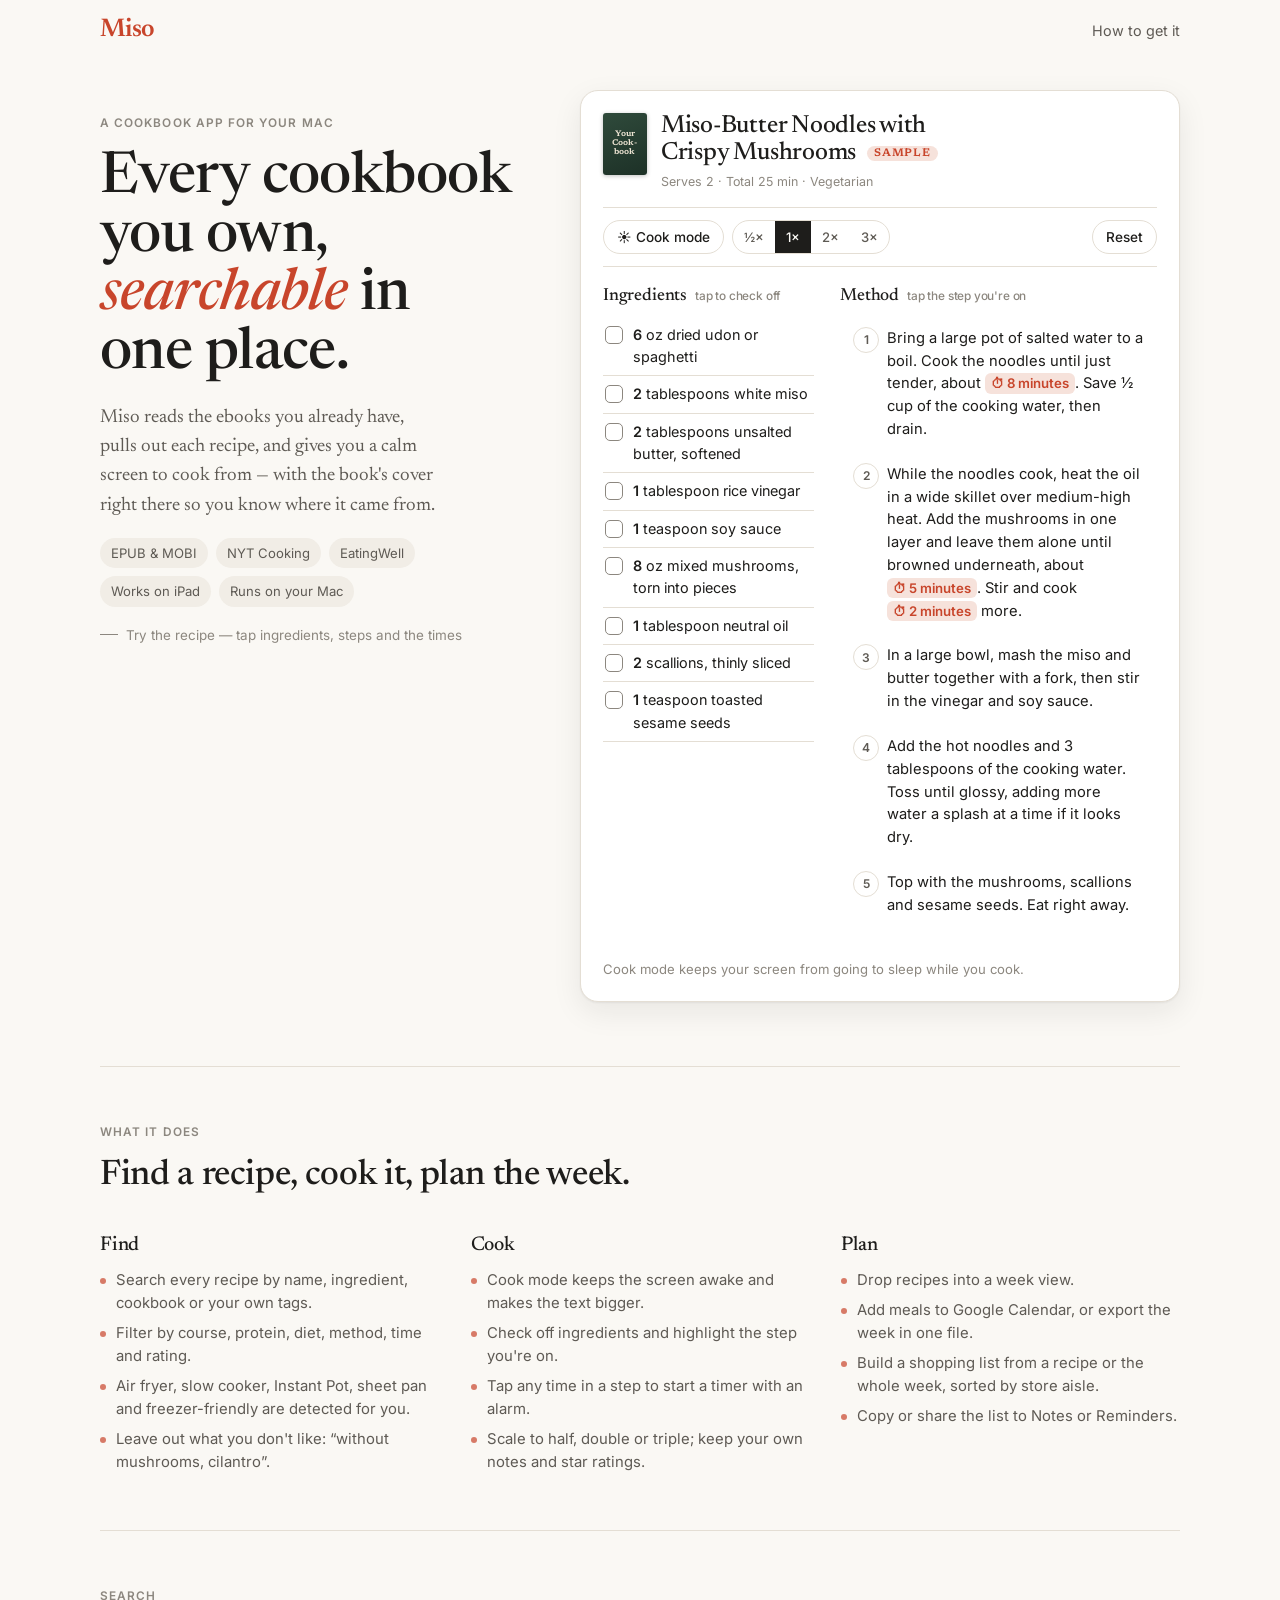
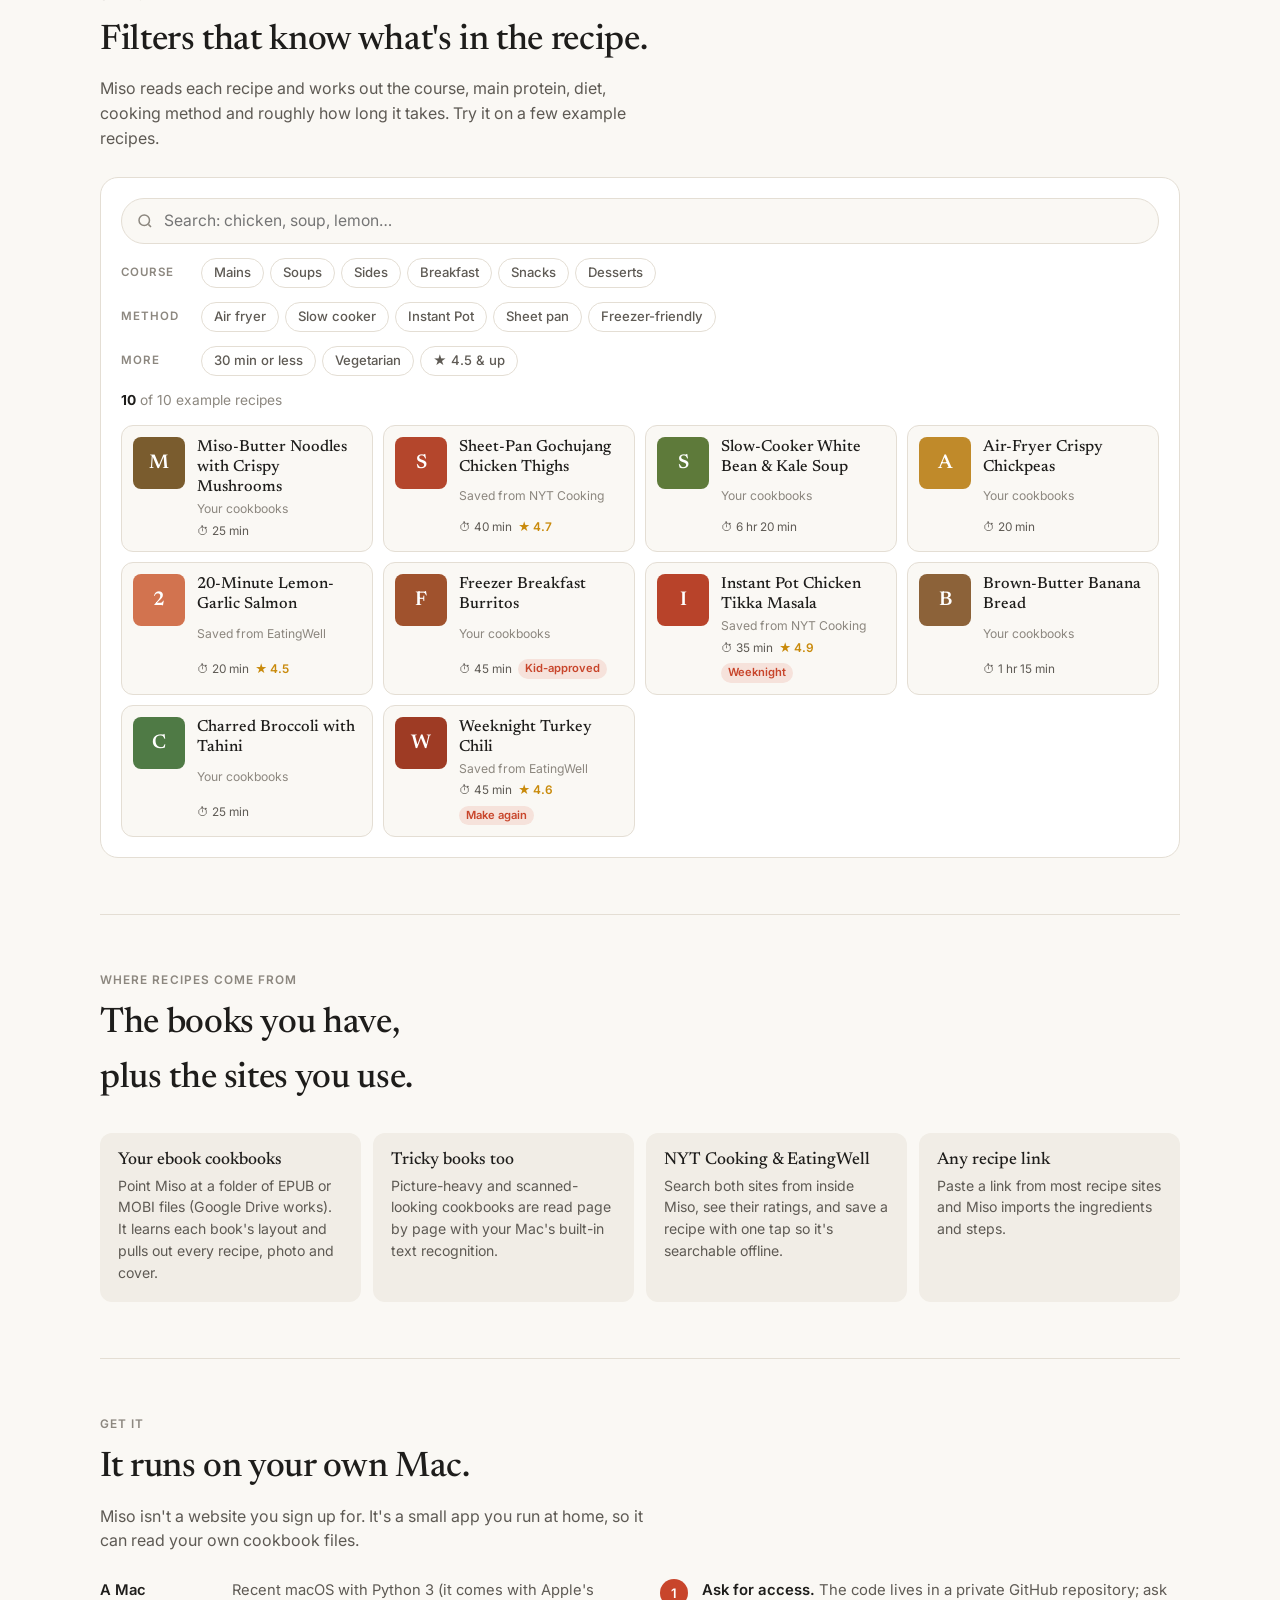
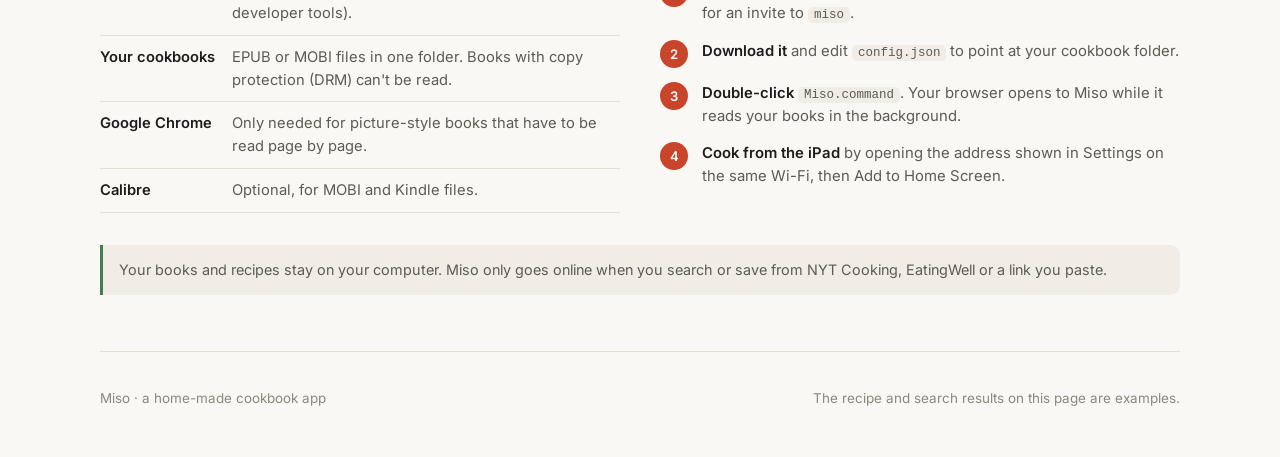
==== docs/index.html @ 20476463 "Serve the showcase as the GitHub Pages site from docs/ Pages was publishing the repository root, whi" ====
<!doctype html>
<html lang="en">
<head>
<meta charset="utf-8">
<meta name="viewport" content="width=device-width, initial-scale=1, viewport-fit=cover">
<meta name="description" content="Miso makes every cookbook you own searchable, with a calm cook mode, shopping list and meal plan. Runs on your own Mac.">
<style>:root{color-scheme:light;padding-top:env(safe-area-inset-top,0px);padding-bottom:env(safe-area-inset-bottom,0px)}body{margin:0;font:14px system-ui,sans-serif}img{max-width:100%}[hidden]{display:none!important}</style>
<title>Miso</title>
<link rel="preconnect" href="https://fonts.googleapis.com">
<link rel="preconnect" href="https://fonts.gstatic.com" crossorigin>
<link href="https://fonts.googleapis.com/css2?family=Newsreader:ital,opsz,wght@0,6..72,400;0,6..72,500;0,6..72,600;1,6..72,400&family=Inter:wght@400;500;600&display=swap" rel="stylesheet">
<style>
/* Layout: a product page that opens on the working cook view; then search, sources, and how to get it — one column of sections, hero split in two on wide screens. */
:root {
  --paper: #FAF8F4;
  --surface: #FFFFFF;
  --sunk: #F1EDE6;
  --ink: #1E1D1B;
  --ink-2: #5E5A54;
  --ink-3: #8C877F;
  --line: #E4DED4;
  --tomato: #C8452B;
  --tomato-soft: #F6E2DB;
  --current: #FFF2CC;
  --current-line: #DB9A13;
  --ok: #3F7D58;
  --star: #C98A0B;
  --display: "Newsreader", "Iowan Old Style", Georgia, serif;
  --body: "Inter", -apple-system, system-ui, sans-serif;
  --r: 12px;
  --shadow: 0 1px 2px rgba(30, 29, 27, .06), 0 10px 30px rgba(30, 29, 27, .08);
}
@media (prefers-color-scheme: dark) {
  :root:not([data-theme="light"]) {
    --paper: #161513; --surface: #1F1E1B; --sunk: #282521; --ink: #F1ECE4; --ink-2: #BAB3A8; --ink-3: #868075;
    --line: #36322C; --tomato: #E8694C; --tomato-soft: #3B261F; --current: #3A3220; --current-line: #E3A21A;
    --ok: #7FBF97; --star: #E0A021; --shadow: 0 1px 2px rgba(0,0,0,.35), 0 10px 30px rgba(0,0,0,.35); color-scheme: dark;
  }
}
:root[data-theme="dark"] {
  --paper: #161513; --surface: #1F1E1B; --sunk: #282521; --ink: #F1ECE4; --ink-2: #BAB3A8; --ink-3: #868075;
  --line: #36322C; --tomato: #E8694C; --tomato-soft: #3B261F; --current: #3A3220; --current-line: #E3A21A;
  --ok: #7FBF97; --star: #E0A021; --shadow: 0 1px 2px rgba(0,0,0,.35), 0 10px 30px rgba(0,0,0,.35); color-scheme: dark;
}

* { box-sizing: border-box; }
body { background: var(--paper); color: var(--ink); font: 15px/1.55 var(--body); -webkit-font-smoothing: antialiased; }
.wrap { max-width: 1120px; margin: 0 auto; padding-inline: 20px; }
h1, h2, h3 { font-family: var(--display); font-weight: 500; letter-spacing: -.01em; margin: 0; text-wrap: balance; }
p { margin: 0; }
button { font: inherit; color: inherit; background: none; border: 0; padding: 0; cursor: pointer; }
button:focus-visible, input:focus-visible { outline: 2px solid var(--tomato); outline-offset: 2px; }
.eyebrow { font-size: .74rem; font-weight: 600; text-transform: uppercase; letter-spacing: .09em; color: var(--ink-3); }

/* ---------- top ---------- */
.top { display: flex; align-items: center; justify-content: space-between; padding-block: 18px; }
.brand { font: 600 1.6rem/1 var(--display); color: var(--tomato); letter-spacing: -.02em; }
.top a { color: var(--ink-2); font-size: .9rem; text-decoration: none; }
.top a:hover { color: var(--ink); }

/* ---------- hero ---------- */
.hero { display: grid; grid-template-columns: minmax(0, .9fr) minmax(0, 1.25fr); gap: 48px; align-items: start; padding-block: 28px 64px; }
.pitch { padding-top: 24px; display: grid; gap: 18px; }
.pitch h1 { font-size: clamp(2.4rem, 5vw, 3.6rem); line-height: 1.02; }
.pitch h1 em { font-style: italic; color: var(--tomato); }
.pitch .lede { font: 400 1.18rem/1.55 var(--display); color: var(--ink-2); max-width: 34ch; }
.facts { display: flex; flex-wrap: wrap; gap: 8px; }
.facts span { font-size: .82rem; color: var(--ink-2); background: var(--sunk); padding: 5px 11px; border-radius: 999px; }
.hint { font-size: .84rem; color: var(--ink-3); display: flex; gap: 8px; align-items: center; }
.hint::before { content: ""; width: 18px; height: 1px; background: var(--ink-3); }
@media (max-width: 900px) { .hero { grid-template-columns: 1fr; gap: 28px; } .pitch { padding-top: 0; } }

/* ---------- demo recipe ---------- */
.recipe { background: var(--surface); border: 1px solid var(--line); border-radius: 18px; box-shadow: var(--shadow); padding: 22px; display: grid; gap: 16px; min-width: 0; }
.r-head { display: flex; gap: 14px; align-items: flex-start; }
.r-head .thumb { width: 44px; height: 62px; border-radius: 3px; flex: none; display: grid; place-items: center; text-align: center; padding: 4px;
  background: linear-gradient(160deg, #2F4A3B, #1D3127); color: #EDE4D3; font: 600 .5rem/1.15 var(--display); box-shadow: 0 1px 4px rgba(0,0,0,.25); }
.r-head h2 { font-size: 1.55rem; line-height: 1.12; }
.r-head small { display: block; font-size: .78rem; color: var(--ink-3); margin-top: 4px; }
.sample { font-size: .68rem; font-weight: 600; text-transform: uppercase; letter-spacing: .08em; color: var(--tomato); background: var(--tomato-soft); padding: 2px 7px; border-radius: 999px; margin-left: 6px; vertical-align: 3px; }
.toolbar { display: flex; flex-wrap: wrap; gap: 8px; align-items: center; padding-block: 12px; border-block: 1px solid var(--line); }
.toolbar .sep { flex: 1; }
.btn { display: inline-flex; align-items: center; gap: 6px; height: 34px; padding: 0 13px; border-radius: 999px; border: 1px solid var(--line); background: var(--surface); font-size: .85rem; font-weight: 500; }
.btn:hover { border-color: var(--ink-3); }
.btn.on { background: var(--tomato-soft); border-color: var(--tomato); color: var(--tomato); }
.scale { display: inline-flex; border: 1px solid var(--line); border-radius: 999px; overflow: hidden; }
.scale button { height: 32px; padding: 0 11px; font-size: .82rem; font-weight: 500; color: var(--ink-2); }
.scale button[aria-pressed="true"] { background: var(--ink); color: var(--paper); }
.cols { display: grid; grid-template-columns: minmax(0, 1fr) minmax(0, 1.5fr); gap: 26px; }
@media (max-width: 640px) { .cols { grid-template-columns: 1fr; } }
.cols h3 { font-size: 1.1rem; margin-bottom: 6px; display: flex; gap: 8px; align-items: baseline; }
.cols h3 small { font: 500 .74rem var(--body); color: var(--ink-3); }
.ings { list-style: none; margin: 0; padding: 0; }
.ings li { display: flex; gap: 10px; padding: 7px 2px; border-bottom: 1px solid var(--line); cursor: pointer; user-select: none; font-size: .9rem; }
.ings .box { width: 18px; height: 18px; flex: none; border: 1.5px solid var(--ink-3); border-radius: 5px; margin-top: 2px; display: grid; place-items: center; }
.ings li.done { color: var(--ink-3); }
.ings li.done .t { text-decoration: line-through; }
.ings li.done .box { background: var(--ok); border-color: var(--ok); }
.ings li.done .box::after { content: ""; width: 4px; height: 9px; border: solid #fff; border-width: 0 2px 2px 0; transform: rotate(45deg) translate(-1px, -1px); }
.q { font-weight: 600; }
.steps { list-style: none; margin: 0; padding: 0; counter-reset: s; display: grid; gap: 2px; }
.steps li { position: relative; padding: 10px 12px 10px 44px; border-radius: 10px; border-left: 3px solid transparent; cursor: pointer; font-size: .92rem; line-height: 1.55; transition: background .2s, opacity .2s; }
.steps li::before { counter-increment: s; content: counter(s); position: absolute; left: 10px; top: 10px; width: 24px; height: 24px; border-radius: 50%; border: 1.5px solid var(--line); display: grid; place-items: center; font: 600 .75rem var(--body); color: var(--ink-2); }
.steps li:hover { background: var(--sunk); }
.steps li.cur { background: var(--current); border-left-color: var(--current-line); }
.steps li.cur::before { background: var(--current-line); border-color: var(--current-line); color: #fff; }
.steps li.past { opacity: .45; }
.steps li.past::before { content: "✓"; background: var(--ok); border-color: var(--ok); color: #fff; }
body.cooking .steps li { font-size: 1.04rem; }
.tmr { display: inline-flex; gap: 3px; align-items: center; padding: 0 6px; border-radius: 6px; background: var(--tomato-soft); color: var(--tomato); font-weight: 600; font-size: .9em; white-space: nowrap; cursor: pointer; }
.tmr:hover { background: var(--tomato); color: #fff; }
.stepper { display: flex; align-items: center; justify-content: space-between; gap: 8px; background: var(--ink); color: var(--paper); border-radius: 999px; padding: 5px; }
.stepper button { height: 38px; padding: 0 16px; border-radius: 999px; font-weight: 600; font-size: .88rem; }
.stepper button:hover { background: rgba(127,127,127,.25); }
.stepper span { font-size: .84rem; opacity: .8; font-variant-numeric: tabular-nums; }
.timers { display: flex; flex-wrap: wrap; gap: 8px; }
.timer { display: inline-flex; align-items: center; gap: 10px; padding: 5px 6px 5px 12px; border-radius: 999px; background: var(--sunk); font-variant-numeric: tabular-nums; }
.timer b { font-size: 1.02rem; min-width: 52px; }
.timer small { font-size: .78rem; color: var(--ink-3); }
.timer button { width: 26px; height: 26px; border-radius: 50%; font-size: .8rem; color: var(--ink-2); }
.timer button:hover { background: var(--line); }
.timer.ring { background: var(--tomato); color: #fff; }
.timer.ring small, .timer.ring button { color: #fff; }
.note { font-size: .82rem; color: var(--ink-3); }

/* ---------- sections ---------- */
section.block { padding-block: 56px; border-top: 1px solid var(--line); display: grid; gap: 26px; }
.block-head { display: grid; gap: 8px; max-width: 62ch; }
.block-head h2 { font-size: clamp(1.7rem, 3vw, 2.2rem); }
.block-head p { color: var(--ink-2); font-size: 1rem; }

/* features */
.features { display: grid; grid-template-columns: repeat(3, minmax(0, 1fr)); gap: 32px; }
@media (max-width: 820px) { .features { grid-template-columns: 1fr; gap: 22px; } }
.feature h3 { font-size: 1.25rem; margin-bottom: 8px; }
.feature ul { margin: 0; padding: 0; list-style: none; display: grid; gap: 7px; }
.feature li { color: var(--ink-2); font-size: .93rem; padding-left: 16px; position: relative; }
.feature li::before { content: ""; position: absolute; left: 0; top: .62em; width: 6px; height: 6px; border-radius: 50%; background: var(--tomato); opacity: .7; }

/* search demo */
.search-demo { background: var(--surface); border: 1px solid var(--line); border-radius: 18px; padding: 20px; display: grid; gap: 14px; min-width: 0; }
.sbox { position: relative; }
.sbox input { width: 100%; height: 46px; border-radius: 999px; border: 1px solid var(--line); background: var(--paper); padding: 0 18px 0 42px; font: inherit; font-size: .98rem; color: var(--ink); outline: none; }
.sbox input:focus { border-color: var(--ink-3); }
.sbox svg { position: absolute; left: 15px; top: 50%; transform: translateY(-50%); color: var(--ink-3); }
.chips { display: flex; flex-wrap: wrap; gap: 6px; }
.chip { height: 30px; padding: 0 12px; border-radius: 999px; border: 1px solid var(--line); font-size: .82rem; font-weight: 500; color: var(--ink-2); background: var(--surface); }
.chip:hover { border-color: var(--ink-3); }
.chip[aria-pressed="true"] { background: var(--ink); color: var(--paper); border-color: var(--ink); }
.chip-group { display: flex; flex-wrap: wrap; gap: 6px; align-items: center; }
.chip-group > span { font-size: .72rem; font-weight: 600; text-transform: uppercase; letter-spacing: .08em; color: var(--ink-3); width: 74px; }
.count { font-size: .86rem; color: var(--ink-3); }
.count b { color: var(--ink); }
.results { display: grid; grid-template-columns: repeat(auto-fill, minmax(250px, 1fr)); gap: 10px; }
.card { display: flex; gap: 12px; padding: 11px; border-radius: var(--r); border: 1px solid var(--line); background: var(--paper); min-width: 0; }
.card .thumb { width: 52px; height: 52px; border-radius: 8px; flex: none; display: grid; place-items: center; font: 600 1.25rem var(--display); color: #fff; }
.card .body { min-width: 0; display: grid; gap: 3px; }
.card h4 { margin: 0; font: 500 1rem/1.25 var(--display); }
.card .src { font-size: .76rem; color: var(--ink-3); }
.card .meta { display: flex; flex-wrap: wrap; gap: 6px; align-items: center; font-size: .74rem; color: var(--ink-2); }
.stars { color: var(--star); font-weight: 600; }
.tag { font-size: .7rem; font-weight: 600; padding: 1px 7px; border-radius: 999px; background: var(--tomato-soft); color: var(--tomato); }
.empty { color: var(--ink-3); font-size: .9rem; padding: 10px 0; }

/* sources */
.sources { display: grid; grid-template-columns: repeat(auto-fit, minmax(220px, 1fr)); gap: 12px; }
.source { padding: 18px; border-radius: var(--r); background: var(--sunk); display: grid; gap: 6px; align-content: start; }
.source b { font: 500 1.08rem var(--display); }
.source p { font-size: .88rem; color: var(--ink-2); }

/* get it */
.getit { display: grid; grid-template-columns: minmax(0, 1fr) minmax(0, 1fr); gap: 40px; align-items: start; }
@media (max-width: 820px) { .getit { grid-template-columns: 1fr; gap: 24px; } }
.needs { list-style: none; margin: 0; padding: 0; display: grid; gap: 10px; }
.needs li { display: grid; grid-template-columns: 120px minmax(0, 1fr); gap: 12px; font-size: .92rem; padding-bottom: 10px; border-bottom: 1px solid var(--line); }
.needs li b { font-weight: 600; }
.needs li span { color: var(--ink-2); }
@media (max-width: 480px) { .needs li { grid-template-columns: 1fr; gap: 2px; } }
.how { counter-reset: h; list-style: none; margin: 0; padding: 0; display: grid; gap: 14px; }
.how li { counter-increment: h; display: grid; grid-template-columns: 30px minmax(0, 1fr); gap: 12px; font-size: .93rem; color: var(--ink-2); }
.how li::before { content: counter(h); width: 28px; height: 28px; border-radius: 50%; background: var(--tomato); color: #fff; display: grid; place-items: center; font: 600 .82rem var(--body); }
.how li b { color: var(--ink); font-weight: 600; }
code { font-family: ui-monospace, "SF Mono", Menlo, monospace; font-size: .84em; background: var(--sunk); padding: 1px 6px; border-radius: 5px; overflow-wrap: anywhere; }
.privacy { margin-top: 6px; padding: 14px 16px; border-left: 3px solid var(--ok); background: var(--sunk); border-radius: 0 10px 10px 0; font-size: .9rem; color: var(--ink-2); }
footer { padding-block: 36px 48px; border-top: 1px solid var(--line); color: var(--ink-3); font-size: .84rem; display: flex; flex-wrap: wrap; gap: 8px 20px; justify-content: space-between; }

@media (prefers-reduced-motion: reduce) { * { transition: none !important; animation: none !important; } }
</style>
</head>
<body>
<div class="wrap">
  <header class="top">
    <span class="brand">Miso</span>
    <a href="#get">How to get it</a>
  </header>

  <section class="hero">
    <div class="pitch">
      <span class="eyebrow">A cookbook app for your Mac</span>
      <h1>Every cookbook you own, <em>searchable</em> in one place.</h1>
      <p class="lede">Miso reads the ebooks you already have, pulls out each recipe, and gives you a calm screen to cook from — with the book's cover right there so you know where it came from.</p>
      <div class="facts"><span>EPUB &amp; MOBI</span><span>NYT Cooking</span><span>EatingWell</span><span>Works on iPad</span><span>Runs on your Mac</span></div>
      <p class="hint">Try the recipe — tap ingredients, steps and the times</p>
    </div>

    <article class="recipe" aria-label="Sample recipe in Miso's cook view">
      <div class="r-head">
        <div class="thumb" aria-hidden="true">Your Cook&shy;book</div>
        <div>
          <h2>Miso-Butter Noodles with Crispy Mushrooms <span class="sample">Sample</span></h2>
          <small>Serves 2 · Total 25 min · Vegetarian</small>
        </div>
      </div>

      <div class="toolbar">
        <button class="btn" id="cookBtn" type="button" aria-pressed="false">☀ Cook mode</button>
        <div class="scale" role="group" aria-label="Scale the recipe">
          <button type="button" data-f="0.5" aria-pressed="false">½×</button>
          <button type="button" data-f="1" aria-pressed="true">1×</button>
          <button type="button" data-f="2" aria-pressed="false">2×</button>
          <button type="button" data-f="3" aria-pressed="false">3×</button>
        </div>
        <span class="sep"></span>
        <button class="btn" id="resetBtn" type="button">Reset</button>
      </div>

      <div class="cols">
        <div>
          <h3>Ingredients <small>tap to check off</small></h3>
          <ul class="ings" id="ings"></ul>
        </div>
        <div>
          <h3>Method <small>tap the step you're on</small></h3>
          <ol class="steps" id="steps"></ol>
        </div>
      </div>

      <div class="stepper" id="stepper" hidden>
        <button type="button" id="prevBtn">← Back</button>
        <span id="stepLabel">5 steps</span>
        <button type="button" id="nextBtn">Next →</button>
      </div>
      <div class="timers" id="timers" aria-live="polite"></div>
      <p class="note" id="wakeNote">Cook mode keeps your screen from going to sleep while you cook.</p>
    </article>
  </section>

  <section class="block">
    <div class="block-head">
      <span class="eyebrow">What it does</span>
      <h2>Find a recipe, cook it, plan the week.</h2>
    </div>
    <div class="features">
      <div class="feature">
        <h3>Find</h3>
        <ul>
          <li>Search every recipe by name, ingredient, cookbook or your own tags.</li>
          <li>Filter by course, protein, diet, method, time and rating.</li>
          <li>Air fryer, slow cooker, Instant Pot, sheet pan and freezer-friendly are detected for you.</li>
          <li>Leave out what you don't like: “without mushrooms, cilantro”.</li>
        </ul>
      </div>
      <div class="feature">
        <h3>Cook</h3>
        <ul>
          <li>Cook mode keeps the screen awake and makes the text bigger.</li>
          <li>Check off ingredients and highlight the step you're on.</li>
          <li>Tap any time in a step to start a timer with an alarm.</li>
          <li>Scale to half, double or triple; keep your own notes and star ratings.</li>
        </ul>
      </div>
      <div class="feature">
        <h3>Plan</h3>
        <ul>
          <li>Drop recipes into a week view.</li>
          <li>Add meals to Google Calendar, or export the week in one file.</li>
          <li>Build a shopping list from a recipe or the whole week, sorted by store aisle.</li>
          <li>Copy or share the list to Notes or Reminders.</li>
        </ul>
      </div>
    </div>
  </section>

  <section class="block">
    <div class="block-head">
      <span class="eyebrow">Search</span>
      <h2>Filters that know what's in the recipe.</h2>
      <p>Miso reads each recipe and works out the course, main protein, diet, cooking method and roughly how long it takes. Try it on a few example recipes.</p>
    </div>
    <div class="search-demo">
      <div class="sbox">
        <svg width="18" height="18" viewBox="0 0 24 24" fill="none" stroke="currentColor" stroke-width="2" aria-hidden="true"><circle cx="11" cy="11" r="7"/><path d="m20 20-3.5-3.5"/></svg>
        <input id="sq" type="search" placeholder="Search: chicken, soup, lemon…" autocomplete="off" aria-label="Search example recipes">
      </div>
      <div class="chip-group" id="g-course"><span>Course</span></div>
      <div class="chip-group" id="g-method"><span>Method</span></div>
      <div class="chip-group" id="g-more"><span>More</span></div>
      <div class="count" id="scount"></div>
      <div class="results" id="sres"></div>
    </div>
  </section>

  <section class="block">
    <div class="block-head">
      <span class="eyebrow">Where recipes come from</span>
      <h2>The books you have, plus the sites you use.</h2>
    </div>
    <div class="sources">
      <div class="source"><b>Your ebook cookbooks</b><p>Point Miso at a folder of EPUB or MOBI files (Google Drive works). It learns each book's layout and pulls out every recipe, photo and cover.</p></div>
      <div class="source"><b>Tricky books too</b><p>Picture-heavy and scanned-looking cookbooks are read page by page with your Mac's built-in text recognition.</p></div>
      <div class="source"><b>NYT Cooking &amp; EatingWell</b><p>Search both sites from inside Miso, see their ratings, and save a recipe with one tap so it's searchable offline.</p></div>
      <div class="source"><b>Any recipe link</b><p>Paste a link from most recipe sites and Miso imports the ingredients and steps.</p></div>
    </div>
  </section>

  <section class="block" id="get">
    <div class="block-head">
      <span class="eyebrow">Get it</span>
      <h2>It runs on your own Mac.</h2>
      <p>Miso isn't a website you sign up for. It's a small app you run at home, so it can read your own cookbook files.</p>
    </div>
    <div class="getit">
      <ul class="needs">
        <li><b>A Mac</b><span>Recent macOS with Python 3 (it comes with Apple's developer tools).</span></li>
        <li><b>Your cookbooks</b><span>EPUB or MOBI files in one folder. Books with copy protection (DRM) can't be read.</span></li>
        <li><b>Google Chrome</b><span>Only needed for picture-style books that have to be read page by page.</span></li>
        <li><b>Calibre</b><span>Optional, for MOBI and Kindle files.</span></li>
      </ul>
      <ol class="how">
        <li><span><b>Ask for access.</b> The code lives in a private GitHub repository; ask for an invite to <code>miso</code>.</span></li>
        <li><span><b>Download it</b> and edit <code>config.json</code> to point at your cookbook folder.</span></li>
        <li><span><b>Double-click</b> <code>Miso.command</code>. Your browser opens to Miso while it reads your books in the background.</span></li>
        <li><span><b>Cook from the iPad</b> by opening the address shown in Settings on the same Wi-Fi, then Add to Home Screen.</span></li>
      </ol>
    </div>
    <p class="privacy">Your books and recipes stay on your computer. Miso only goes online when you search or save from NYT Cooking, EatingWell or a link you paste.</p>
  </section>

  <footer>
    <span>Miso · a home-made cookbook app</span>
    <span>The recipe and search results on this page are examples.</span>
  </footer>
</div>

<script>
(() => {
  "use strict";
  const $ = (s, el = document) => el.querySelector(s);
  const $$ = (s, el = document) => [...el.querySelectorAll(s)];
  const esc = (s) => String(s).replace(/[&<>"]/g, (c) => ({ "&": "&amp;", "<": "&lt;", ">": "&gt;", '"': "&quot;" }[c]));

  /* ---------------- sample recipe (written for this page) ---------------- */
  const ING = [
    [6, "oz dried udon or spaghetti"],
    [2, "tablespoons white miso"],
    [2, "tablespoons unsalted butter, softened"],
    [1, "tablespoon rice vinegar"],
    [1, "teaspoon soy sauce"],
    [8, "oz mixed mushrooms, torn into pieces"],
    [1, "tablespoon neutral oil"],
    [2, "scallions, thinly sliced"],
    [1, "teaspoon toasted sesame seeds"],
  ];
  const STEPS = [
    "Bring a large pot of salted water to a boil. Cook the noodles until just tender, about 8 minutes. Save ½ cup of the cooking water, then drain.",
    "While the noodles cook, heat the oil in a wide skillet over medium-high heat. Add the mushrooms in one layer and leave them alone until browned underneath, about 5 minutes. Stir and cook 2 minutes more.",
    "In a large bowl, mash the miso and butter together with a fork, then stir in the vinegar and soy sauce.",
    "Add the hot noodles and 3 tablespoons of the cooking water. Toss until glossy, adding more water a splash at a time if it looks dry.",
    "Top with the mushrooms, scallions and sesame seeds. Eat right away.",
  ];
  const state = { scale: 1, done: new Set(), step: -1, cooking: false };

  const FR = [[0, ""], [1 / 8, "⅛"], [1 / 4, "¼"], [1 / 3, "⅓"], [1 / 2, "½"], [2 / 3, "⅔"], [3 / 4, "¾"], [1, ""]];
  function fmt(n) {
    const w = Math.floor(n + 1e-9), f = n - w;
    let best = FR[0];
    for (const o of FR) if (Math.abs(f - o[0]) < Math.abs(f - best[0])) best = o;
    const whole = best[0] === 1 ? w + 1 : w;
    return (whole ? String(whole) : "") + best[1] || "0";
  }
  function plural(text, n) {
    if (n <= 1) return text;
    return text.replace(/^(tablespoon|teaspoon|scallion)(?!s)/, "$1s");
  }

  function renderIngs() {
    $("#ings").innerHTML = ING.map(([q, t], i) => {
      const n = q * state.scale;
      return `<li data-i="${i}" class="${state.done.has(i) ? "done" : ""}"><span class="box"></span><span class="t"><span class="q">${fmt(n)}</span> ${esc(plural(t, n))}</span></li>`;
    }).join("");
  }
  const TIME = /(\d+)\s*(minutes?)/g;
  function renderSteps() {
    $("#steps").innerHTML = STEPS.map((s, i) => {
      const cls = i === state.step ? "cur" : i < state.step ? "past" : "";
      const html = esc(s).replace(TIME, (all, n) => `<span class="tmr" data-sec="${n * 60}" role="button" tabindex="0" title="Start a ${n}-minute timer">⏱ ${all}</span>`);
      return `<li data-i="${i}" class="${cls}">${html}</li>`;
    }).join("");
    $("#stepLabel").textContent = state.step < 0 ? `${STEPS.length} steps` : `Step ${state.step + 1} of ${STEPS.length}`;
  }
  function setStep(i) {
    state.step = Math.max(-1, Math.min(STEPS.length - 1, i));
    renderSteps();
  }

  $("#ings").addEventListener("click", (e) => {
    const li = e.target.closest("li"); if (!li) return;
    const i = +li.dataset.i;
    state.done.has(i) ? state.done.delete(i) : state.done.add(i);
    li.classList.toggle("done");
  });
  $("#steps").addEventListener("click", (e) => {
    const t = e.target.closest(".tmr");
    if (t) { startTimer(+t.dataset.sec); return; }
    const li = e.target.closest("li"); if (!li) return;
    const i = +li.dataset.i;
    setStep(i === state.step ? i + 1 : i);
  });
  $("#steps").addEventListener("keydown", (e) => {
    const t = e.target.closest(".tmr");
    if (t && (e.key === "Enter" || e.key === " ")) { e.preventDefault(); startTimer(+t.dataset.sec); }
  });
  $$(".scale button").forEach((b) => b.addEventListener("click", () => {
    state.scale = +b.dataset.f;
    $$(".scale button").forEach((x) => x.setAttribute("aria-pressed", String(x === b)));
    renderIngs();
  }));
  $("#prevBtn").addEventListener("click", () => setStep(state.step - 1));
  $("#nextBtn").addEventListener("click", () => setStep(state.step + 1));
  $("#resetBtn").addEventListener("click", () => { state.done.clear(); setStep(-1); renderIngs(); });

  /* ---------------- cook mode + screen wake ---------------- */
  let lock = null;
  async function wake(on) {
    const note = $("#wakeNote");
    if (!on) { try { await lock?.release(); } catch (e) { /* already released */ } lock = null; note.textContent = "Cook mode keeps your screen from going to sleep while you cook."; return; }
    try {
      lock = await navigator.wakeLock.request("screen");
      note.textContent = "Screen will stay awake while this page is open.";
    } catch (e) {
      note.textContent = "Cook mode is on. This browser won't keep the screen awake here, but the Miso app will.";
    }
  }
  $("#cookBtn").addEventListener("click", () => {
    state.cooking = !state.cooking;
    document.body.classList.toggle("cooking", state.cooking);
    $("#cookBtn").classList.toggle("on", state.cooking);
    $("#cookBtn").setAttribute("aria-pressed", String(state.cooking));
    $("#stepper").hidden = !state.cooking;
    if (state.cooking && state.step < 0) setStep(0);
    wake(state.cooking);
  });
  document.addEventListener("visibilitychange", () => { if (state.cooking && document.visibilityState === "visible" && !lock) wake(true); });
  document.addEventListener("keydown", (e) => {
    if (!state.cooking || e.target.closest("input")) return;
    if (e.key === "ArrowRight") { e.preventDefault(); setStep(state.step + 1); }
    if (e.key === "ArrowLeft") { e.preventDefault(); setStep(state.step - 1); }
  });

  /* ---------------- timers ---------------- */
  const timers = [];
  let audio;
  const mmss = (s) => `${Math.floor(s / 60)}:${String(s % 60).padStart(2, "0")}`;
  function beep() {
    try {
      audio = audio || new (window.AudioContext || window.webkitAudioContext)();
      [0, .25, .5].forEach((d) => {
        const o = audio.createOscillator(), g = audio.createGain();
        o.frequency.value = 880; o.connect(g); g.connect(audio.destination);
        g.gain.setValueAtTime(.0001, audio.currentTime + d);
        g.gain.exponentialRampToValueAtTime(.25, audio.currentTime + d + .02);
        g.gain.exponentialRampToValueAtTime(.0001, audio.currentTime + d + .2);
        o.start(audio.currentTime + d); o.stop(audio.currentTime + d + .22);
      });
    } catch (e) { /* no audio available */ }
  }
  function startTimer(sec) {
    try { audio = audio || new (window.AudioContext || window.webkitAudioContext)(); } catch (e) { /* no audio */ }
    timers.push({ id: Math.random().toString(36).slice(2), end: Date.now() + sec * 1000, label: `${sec / 60} min` });
    drawTimers();
  }
  function drawTimers() {
    const now = Date.now();
    $("#timers").innerHTML = timers.map((t) => {
      const left = Math.max(0, Math.round((t.end - now) / 1000));
      return `<span class="timer ${left ? "" : "ring"}" data-id="${t.id}"><small>${t.label}</small><b>${left ? mmss(left) : "Done!"}</b><button type="button" data-a="plus" aria-label="Add one minute">+1</button><button type="button" data-a="x" aria-label="Dismiss timer">✕</button></span>`;
    }).join("");
  }
  $("#timers").addEventListener("click", (e) => {
    const b = e.target.closest("button"); if (!b) return;
    const t = timers.find((x) => x.id === b.closest(".timer").dataset.id);
    if (b.dataset.a === "x") timers.splice(timers.indexOf(t), 1);
    else { t.end = Math.max(t.end, Date.now()) + 60000; t.rang = 0; }
    drawTimers();
  });
  setInterval(() => {
    if (!timers.length) return;
    const now = Date.now();
    timers.forEach((t) => { if (t.end <= now && (!t.rang || now - t.rang > 4000)) { t.rang = now; beep(); } });
    drawTimers();
  }, 500);

  renderIngs();
  renderSteps();

  /* ---------------- search demo (example recipes) ---------------- */
  const R = [
    { t: "Miso-Butter Noodles with Crispy Mushrooms", src: "Your cookbooks", course: "Mains", method: [], diet: ["Vegetarian"], min: 25, i: "noodles miso butter mushrooms scallions", c: "#7A5C2E" },
    { t: "Sheet-Pan Gochujang Chicken Thighs", src: "Saved from NYT Cooking", course: "Mains", method: ["Sheet pan"], diet: [], min: 40, rating: 4.7, i: "chicken thighs gochujang honey garlic", c: "#B4462C" },
    { t: "Slow-Cooker White Bean & Kale Soup", src: "Your cookbooks", course: "Soups", method: ["Slow cooker", "Freezer-friendly"], diet: ["Vegetarian", "Vegan"], min: 380, i: "white beans kale garlic lemon broth", c: "#5E7A3A" },
    { t: "Air-Fryer Crispy Chickpeas", src: "Your cookbooks", course: "Snacks", method: ["Air fryer"], diet: ["Vegetarian", "Vegan"], min: 20, i: "chickpeas olive oil paprika", c: "#C08A2A" },
    { t: "20-Minute Lemon-Garlic Salmon", src: "Saved from EatingWell", course: "Mains", method: [], diet: [], min: 20, rating: 4.5, i: "salmon lemon garlic butter parsley", c: "#D2734F" },
    { t: "Freezer Breakfast Burritos", src: "Your cookbooks", course: "Breakfast", method: ["Freezer-friendly"], diet: ["Vegetarian"], min: 45, i: "eggs tortillas black beans cheese salsa", c: "#A0522D", tag: "Kid-approved" },
    { t: "Instant Pot Chicken Tikka Masala", src: "Saved from NYT Cooking", course: "Mains", method: ["Instant Pot"], diet: [], min: 35, rating: 4.9, i: "chicken tomato cream garam masala ginger", c: "#B8432A", tag: "Weeknight" },
    { t: "Brown-Butter Banana Bread", src: "Your cookbooks", course: "Desserts", method: ["Freezer-friendly"], diet: ["Vegetarian"], min: 75, i: "bananas butter flour brown sugar eggs", c: "#8C6239" },
    { t: "Charred Broccoli with Tahini", src: "Your cookbooks", course: "Sides", method: ["Sheet pan"], diet: ["Vegetarian", "Vegan"], min: 25, i: "broccoli tahini lemon garlic", c: "#4F7A45" },
    { t: "Weeknight Turkey Chili", src: "Saved from EatingWell", course: "Soups", method: ["Freezer-friendly"], diet: [], min: 45, rating: 4.6, i: "ground turkey beans tomatoes chili powder cumin", c: "#9E3B24", tag: "Make again" },
  ];
  const sel = { course: "", method: "", quick: false, rated: false, veg: false };
  const COURSES = ["Mains", "Soups", "Sides", "Breakfast", "Snacks", "Desserts"];
  const METHODS = ["Air fryer", "Slow cooker", "Instant Pot", "Sheet pan", "Freezer-friendly"];
  const MORE = [["quick", "30 min or less"], ["veg", "Vegetarian"], ["rated", "★ 4.5 & up"]];

  const chip = (label, key, val, on) => `<button type="button" class="chip" data-k="${key}" data-v="${esc(val)}" aria-pressed="${on}">${esc(label)}</button>`;
  function drawChips() {
    $("#g-course").innerHTML = `<span>Course</span>` + COURSES.map((c) => chip(c, "course", c, sel.course === c)).join("");
    $("#g-method").innerHTML = `<span>Method</span>` + METHODS.map((m) => chip(m, "method", m, sel.method === m)).join("");
    $("#g-more").innerHTML = `<span>More</span>` + MORE.map(([k, l]) => chip(l, k, "1", sel[k])).join("");
  }
  const dur = (m) => m >= 60 ? `${Math.floor(m / 60)} hr${m % 60 ? " " + (m % 60) + " min" : ""}` : `${m} min`;
  function drawResults() {
    const q = $("#sq").value.trim().toLowerCase().split(/\s+/).filter(Boolean);
    const list = R.filter((r) => {
      const hay = (r.t + " " + r.i + " " + r.course + " " + r.method.join(" ") + " " + (r.tag || "")).toLowerCase();
      if (q.some((w) => !hay.includes(w))) return false;
      if (sel.course && r.course !== sel.course) return false;
      if (sel.method && !r.method.includes(sel.method)) return false;
      if (sel.quick && r.min > 30) return false;
      if (sel.veg && !r.diet.includes("Vegetarian")) return false;
      if (sel.rated && !(r.rating >= 4.5)) return false;
      return true;
    });
    $("#scount").innerHTML = `<b>${list.length}</b> of ${R.length} example recipes`;
    $("#sres").innerHTML = list.length ? list.map((r) => `
      <div class="card">
        <div class="thumb" style="background:${r.c}" aria-hidden="true">${esc(r.t[0])}</div>
        <div class="body">
          <h4>${esc(r.t)}</h4>
          <span class="src">${esc(r.src)}</span>
          <span class="meta"><span>⏱ ${dur(r.min)}</span>${r.rating ? `<span class="stars">★ ${r.rating.toFixed(1)}</span>` : ""}${r.tag ? `<span class="tag">${esc(r.tag)}</span>` : ""}</span>
        </div>
      </div>`).join("") : `<p class="empty">Nothing matches. Try removing a filter.</p>`;
  }
  document.querySelector(".search-demo").addEventListener("click", (e) => {
    const b = e.target.closest(".chip"); if (!b) return;
    const k = b.dataset.k;
    if (k === "course" || k === "method") sel[k] = sel[k] === b.dataset.v ? "" : b.dataset.v;
    else sel[k] = !sel[k];
    drawChips(); drawResults();
  });
  $("#sq").addEventListener("input", drawResults);
  drawChips();
  drawResults();
})();
</script>

</body>
</html>
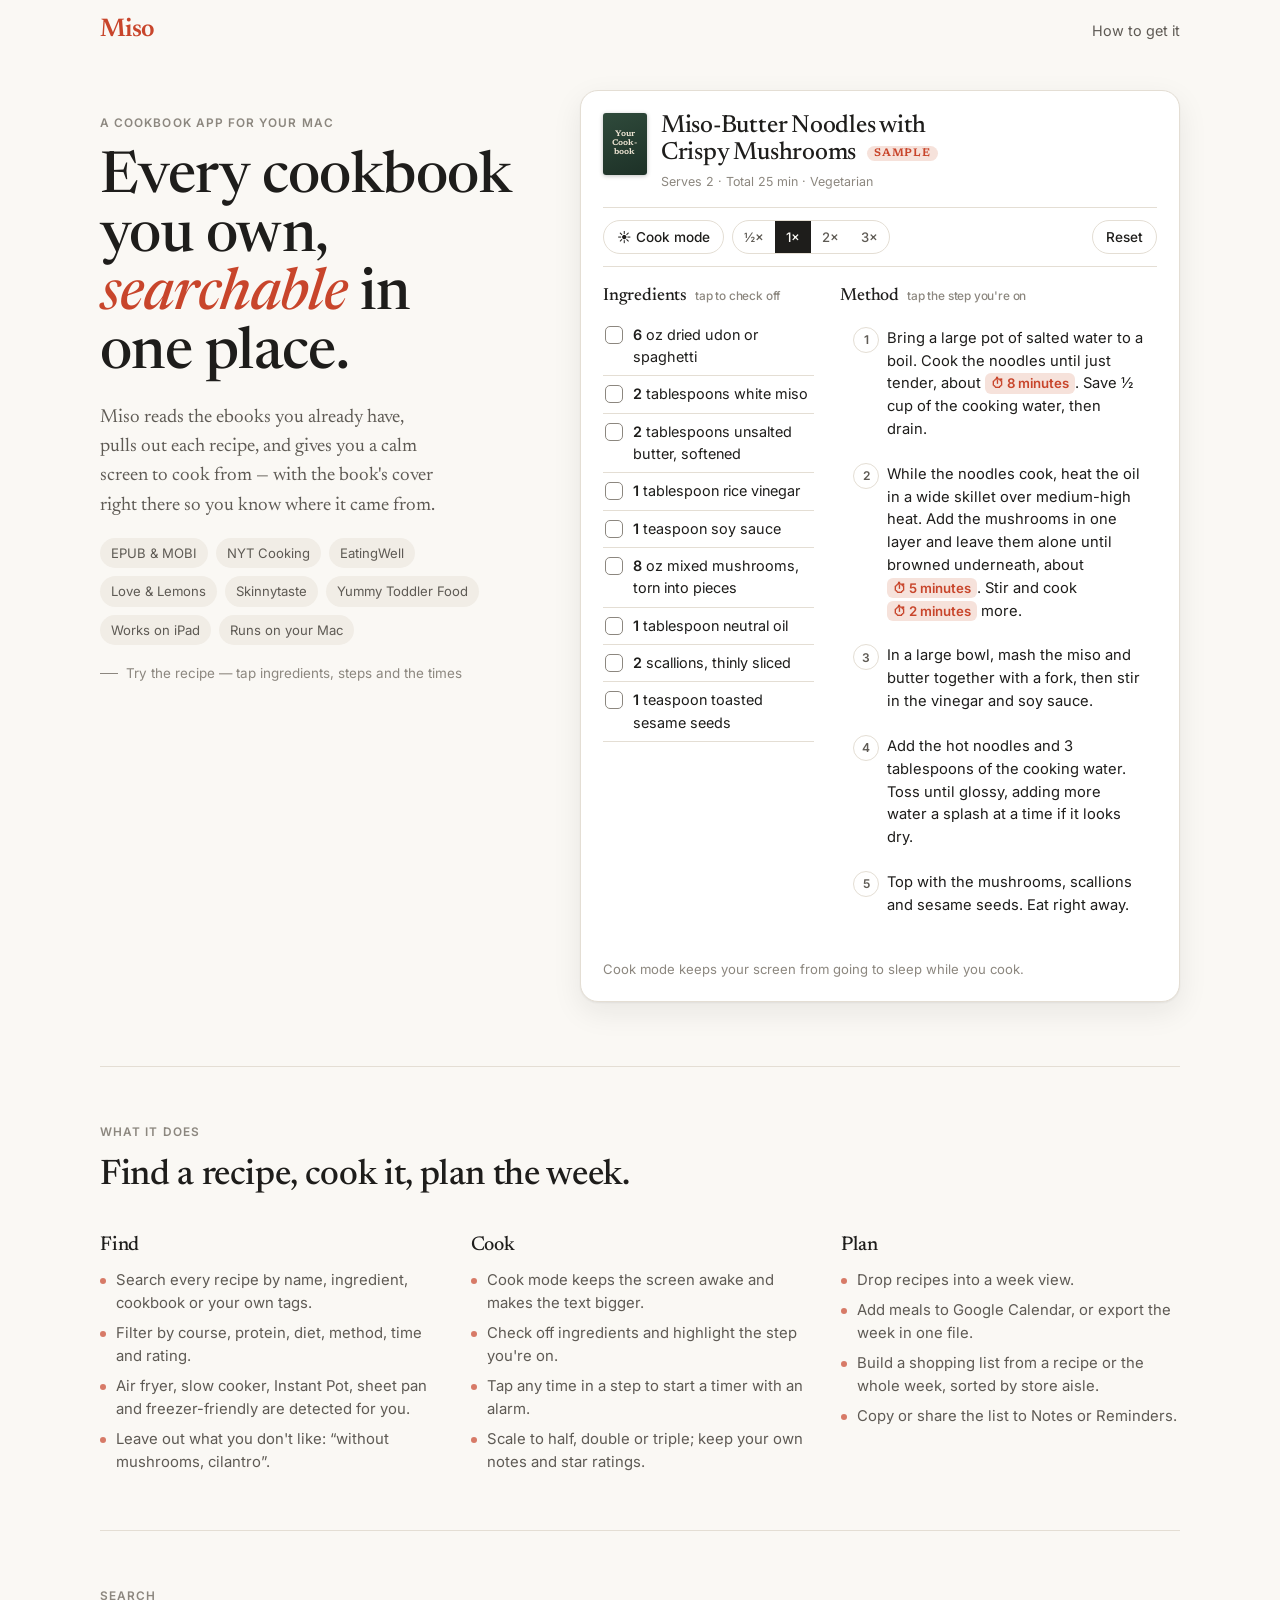
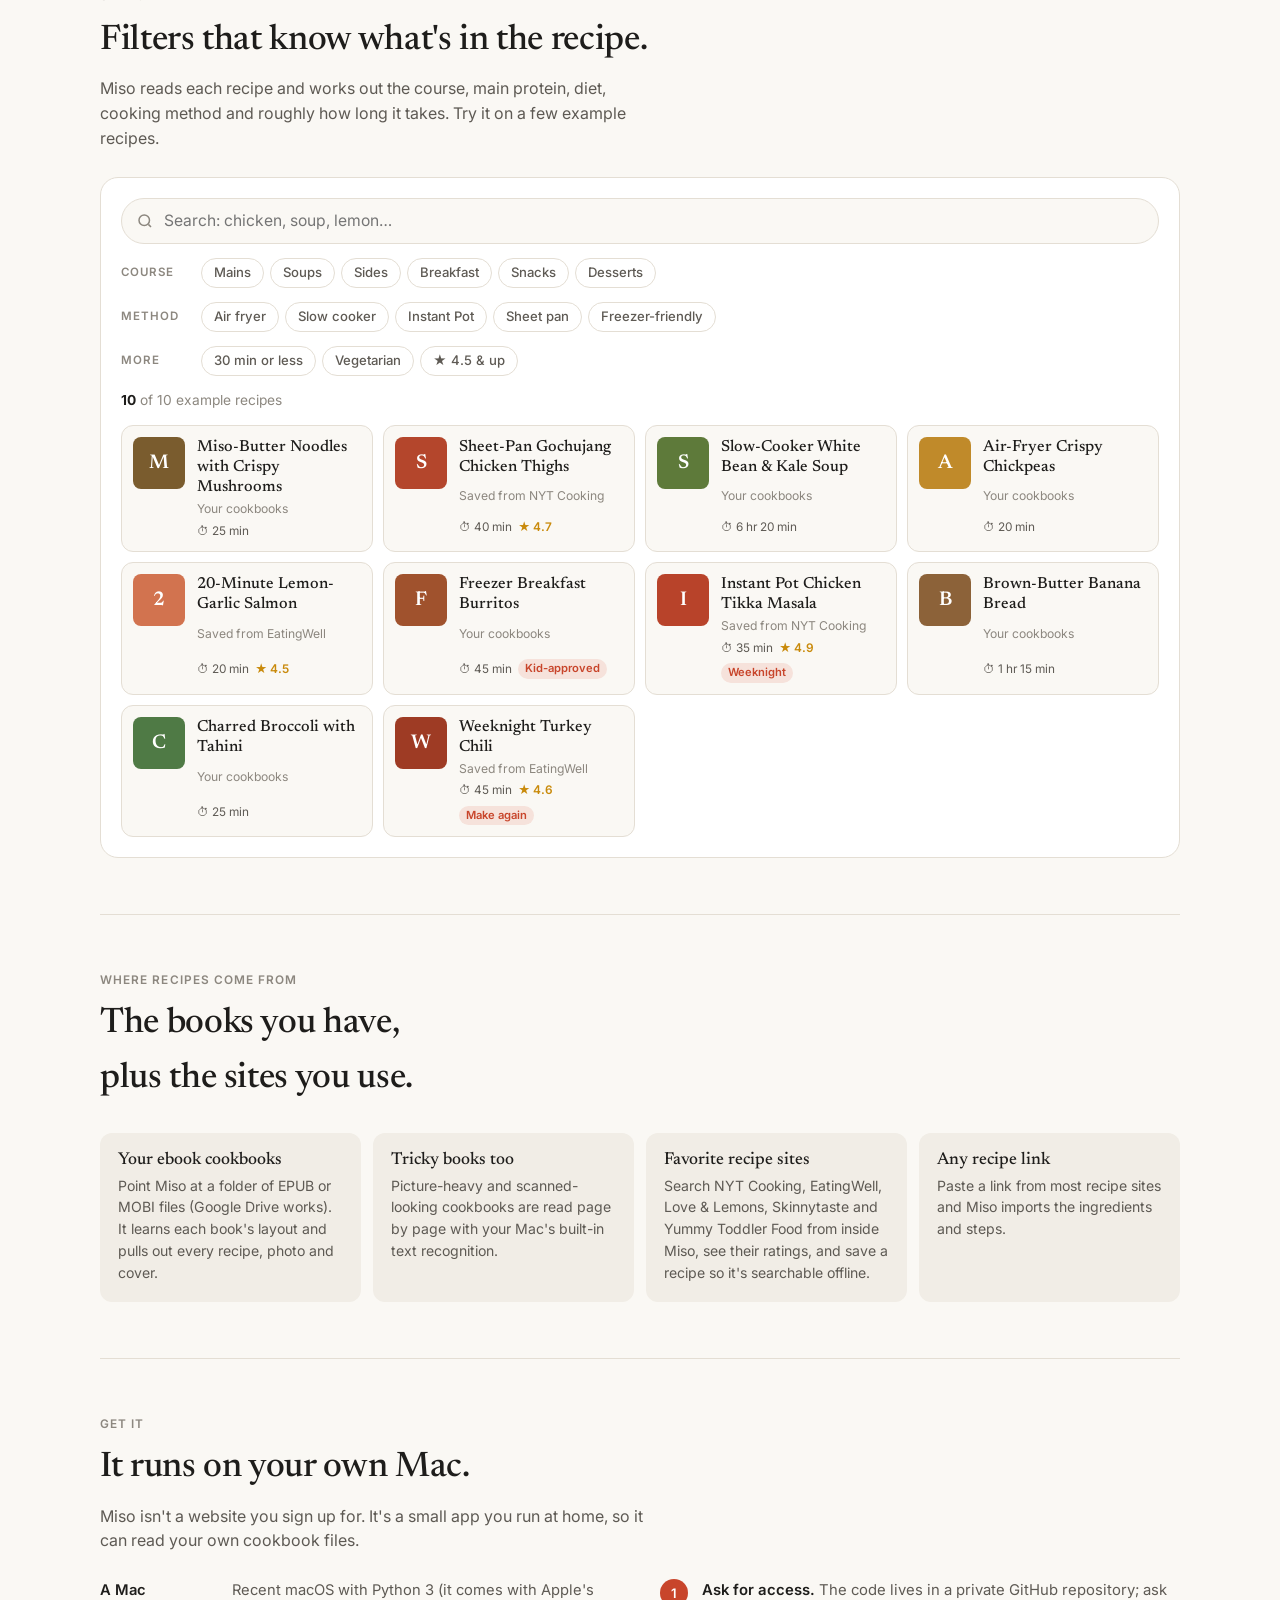
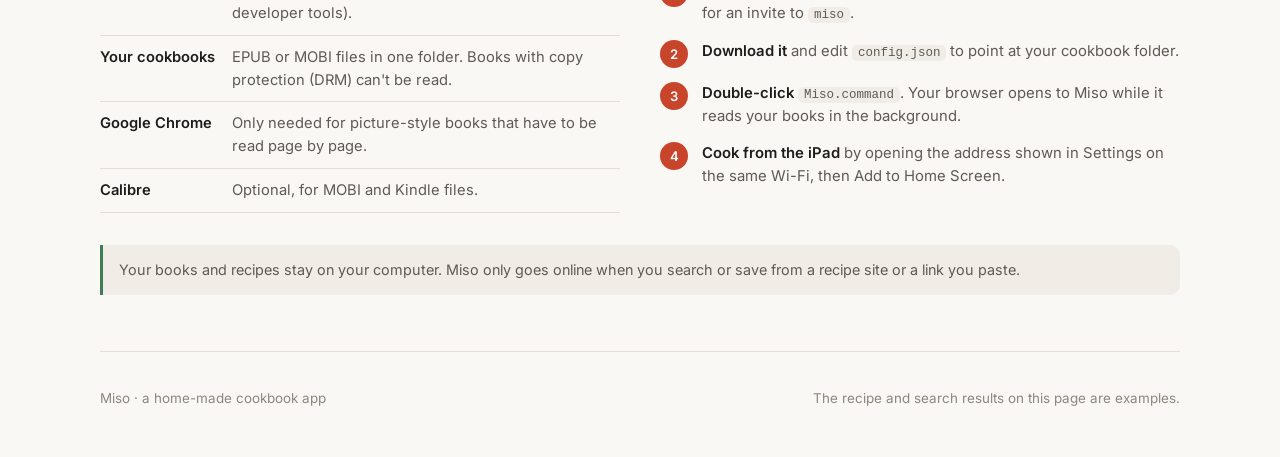
==== commit 688b9c1a: "Add Love & Lemons, Skinnytaste and Yummy Toddler Food as recipe sources - Love & Lemons and Skinnyta" ====
--- a/docs/index.html
+++ b/docs/index.html
@@ -199,7 +199,7 @@
       <span class="eyebrow">A cookbook app for your Mac</span>
       <h1>Every cookbook you own, <em>searchable</em> in one place.</h1>
       <p class="lede">Miso reads the ebooks you already have, pulls out each recipe, and gives you a calm screen to cook from — with the book's cover right there so you know where it came from.</p>
-      <div class="facts"><span>EPUB &amp; MOBI</span><span>NYT Cooking</span><span>EatingWell</span><span>Works on iPad</span><span>Runs on your Mac</span></div>
+      <div class="facts"><span>EPUB &amp; MOBI</span><span>NYT Cooking</span><span>EatingWell</span><span>Love &amp; Lemons</span><span>Skinnytaste</span><span>Yummy Toddler Food</span><span>Works on iPad</span><span>Runs on your Mac</span></div>
       <p class="hint">Try the recipe — tap ingredients, steps and the times</p>
     </div>
 
@@ -308,7 +308,7 @@
     <div class="sources">
       <div class="source"><b>Your ebook cookbooks</b><p>Point Miso at a folder of EPUB or MOBI files (Google Drive works). It learns each book's layout and pulls out every recipe, photo and cover.</p></div>
       <div class="source"><b>Tricky books too</b><p>Picture-heavy and scanned-looking cookbooks are read page by page with your Mac's built-in text recognition.</p></div>
-      <div class="source"><b>NYT Cooking &amp; EatingWell</b><p>Search both sites from inside Miso, see their ratings, and save a recipe with one tap so it's searchable offline.</p></div>
+      <div class="source"><b>Favorite recipe sites</b><p>Search NYT Cooking, EatingWell, Love &amp; Lemons, Skinnytaste and Yummy Toddler Food from inside Miso, see their ratings, and save a recipe so it's searchable offline.</p></div>
       <div class="source"><b>Any recipe link</b><p>Paste a link from most recipe sites and Miso imports the ingredients and steps.</p></div>
     </div>
   </section>
@@ -333,7 +333,7 @@
         <li><span><b>Cook from the iPad</b> by opening the address shown in Settings on the same Wi-Fi, then Add to Home Screen.</span></li>
       </ol>
     </div>
-    <p class="privacy">Your books and recipes stay on your computer. Miso only goes online when you search or save from NYT Cooking, EatingWell or a link you paste.</p>
+    <p class="privacy">Your books and recipes stay on your computer. Miso only goes online when you search or save from a recipe site or a link you paste.</p>
   </section>
 
   <footer>
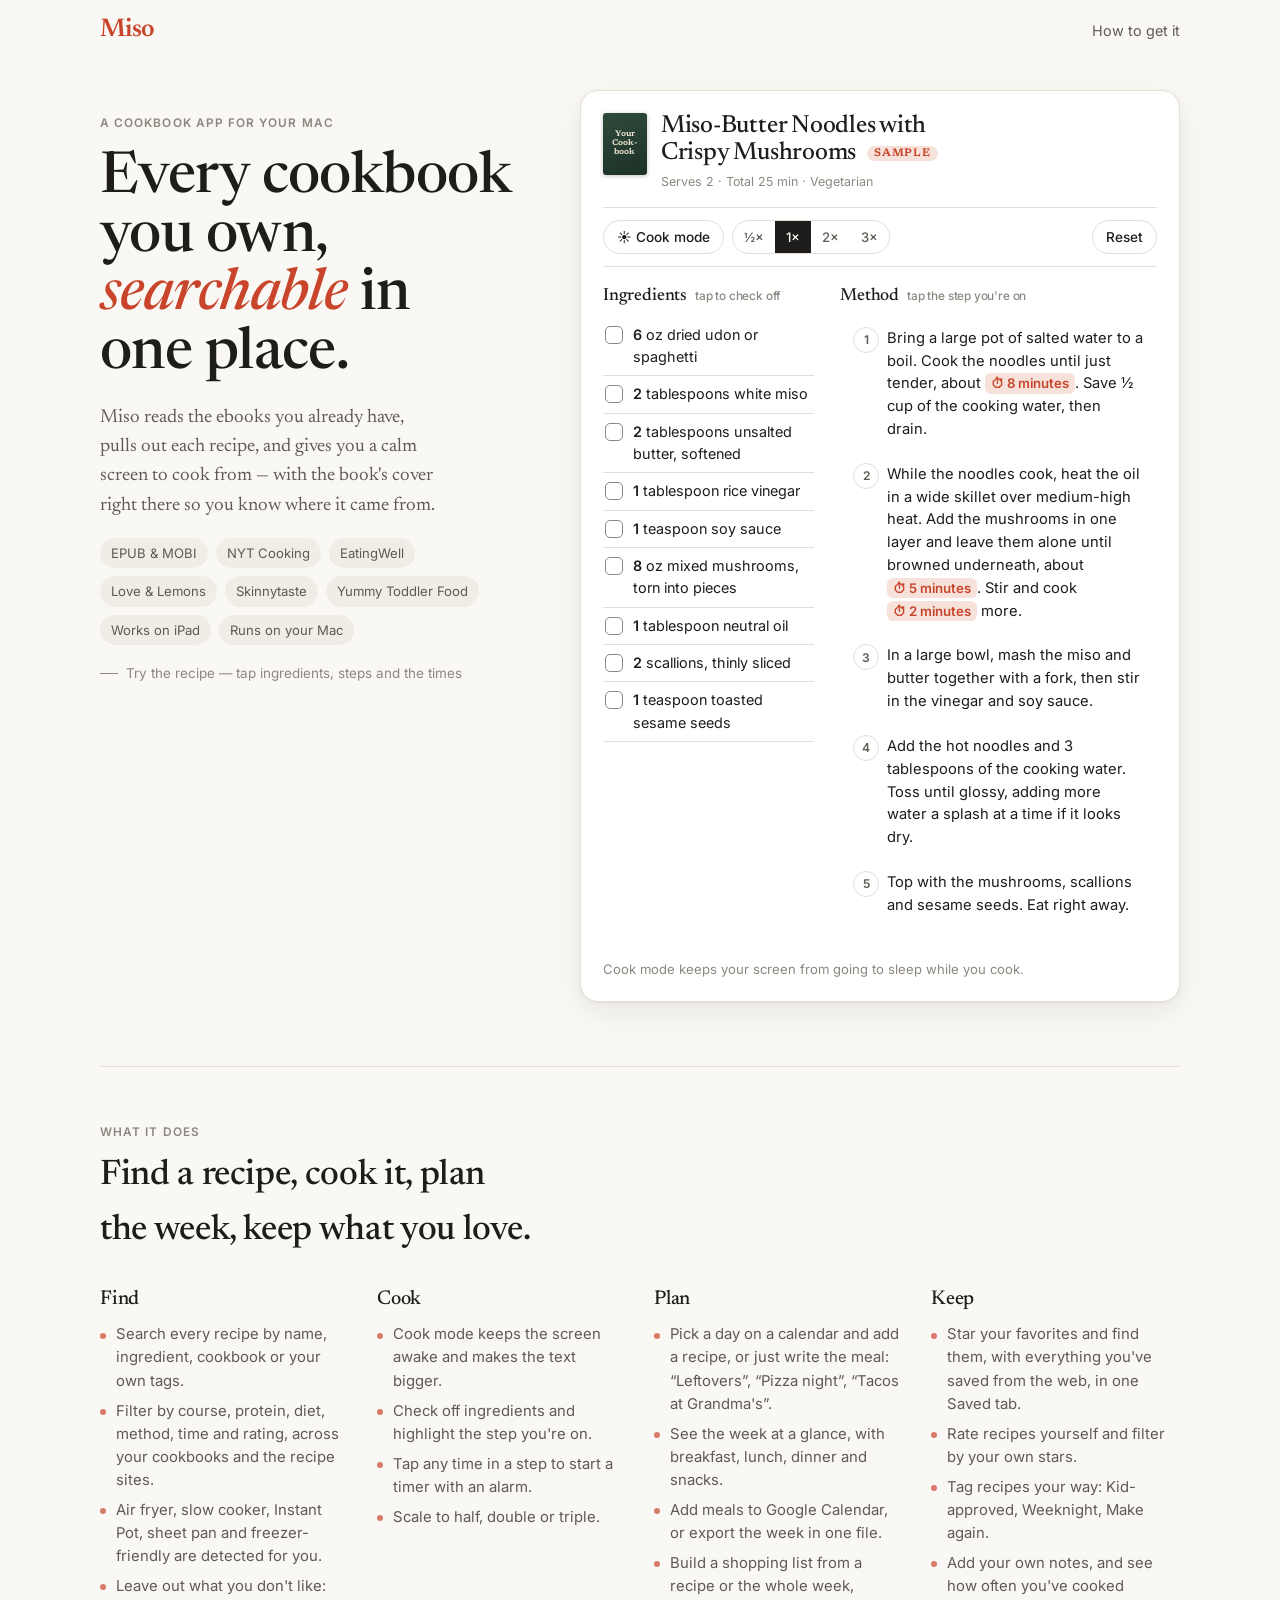
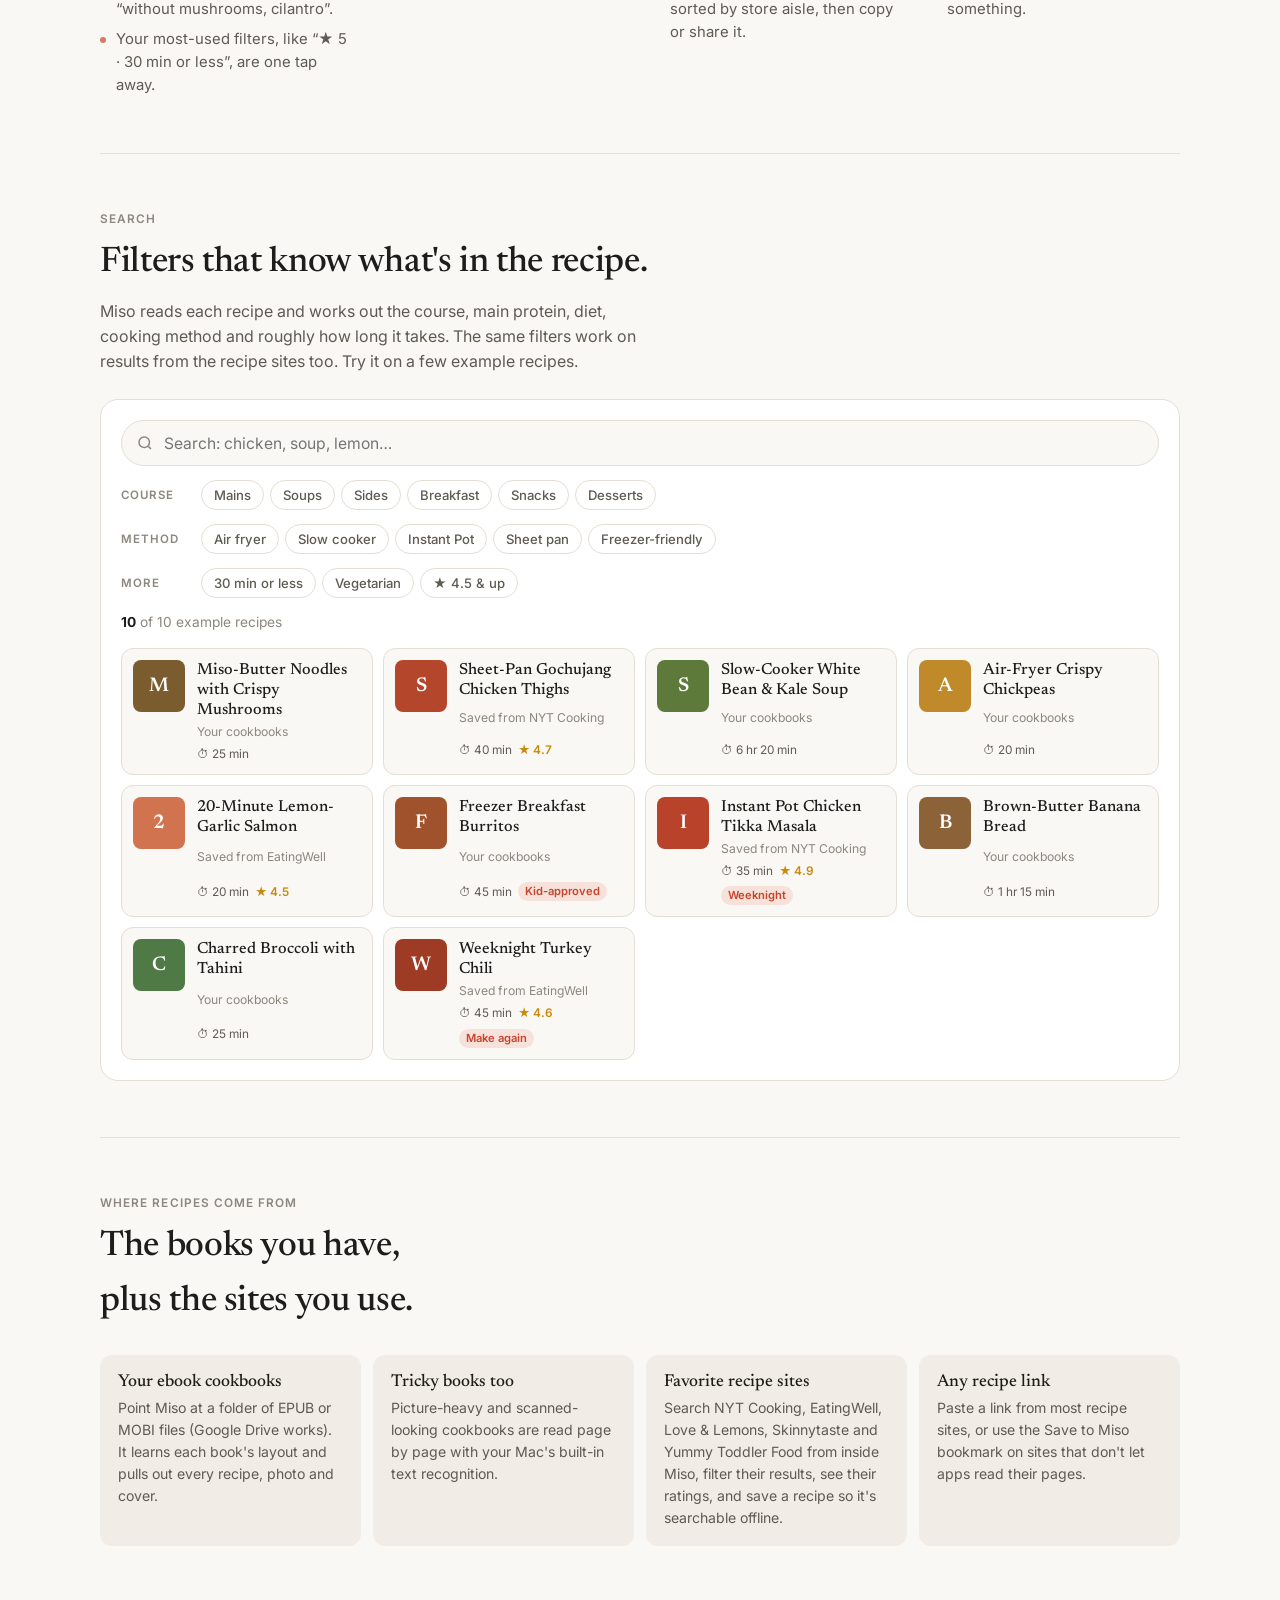
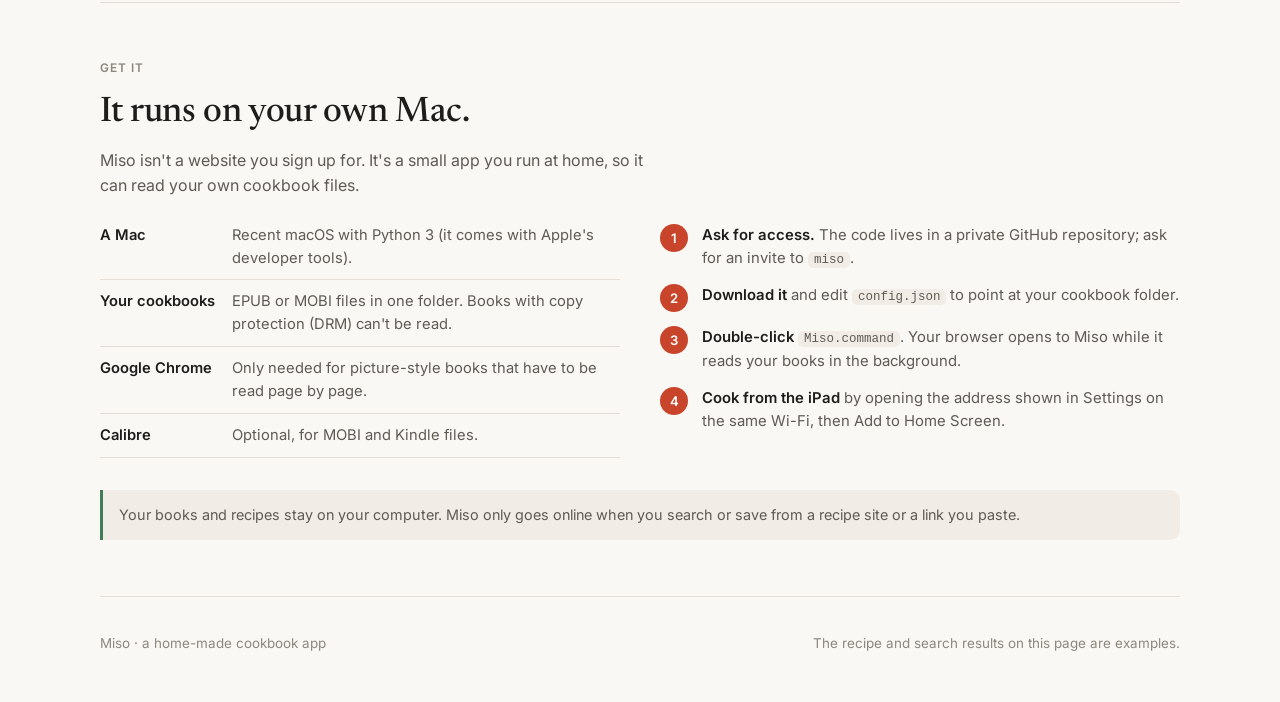
==== commit 956ce1b0: "Add free-text meals to the plan; refresh showcase and README - Plan: "+ Add a meal" accepts any text" ====
--- a/docs/index.html
+++ b/docs/index.html
@@ -130,7 +130,8 @@
 .block-head p { color: var(--ink-2); font-size: 1rem; }
 
 /* features */
-.features { display: grid; grid-template-columns: repeat(3, minmax(0, 1fr)); gap: 32px; }
+.features { display: grid; grid-template-columns: repeat(4, minmax(0, 1fr)); gap: 28px; }
+@media (max-width: 1040px) { .features { grid-template-columns: repeat(2, minmax(0, 1fr)); } }
 @media (max-width: 820px) { .features { grid-template-columns: 1fr; gap: 22px; } }
 .feature h3 { font-size: 1.25rem; margin-bottom: 8px; }
 .feature ul { margin: 0; padding: 0; list-style: none; display: grid; gap: 7px; }
@@ -248,16 +249,17 @@
   <section class="block">
     <div class="block-head">
       <span class="eyebrow">What it does</span>
-      <h2>Find a recipe, cook it, plan the week.</h2>
+      <h2>Find a recipe, cook it, plan the week, keep what you love.</h2>
     </div>
     <div class="features">
       <div class="feature">
         <h3>Find</h3>
         <ul>
           <li>Search every recipe by name, ingredient, cookbook or your own tags.</li>
-          <li>Filter by course, protein, diet, method, time and rating.</li>
+          <li>Filter by course, protein, diet, method, time and rating, across your cookbooks and the recipe sites.</li>
           <li>Air fryer, slow cooker, Instant Pot, sheet pan and freezer-friendly are detected for you.</li>
           <li>Leave out what you don't like: “without mushrooms, cilantro”.</li>
+          <li>Your most-used filters, like “★ 5 · 30 min or less”, are one tap away.</li>
         </ul>
       </div>
       <div class="feature">
@@ -266,16 +268,25 @@
           <li>Cook mode keeps the screen awake and makes the text bigger.</li>
           <li>Check off ingredients and highlight the step you're on.</li>
           <li>Tap any time in a step to start a timer with an alarm.</li>
-          <li>Scale to half, double or triple; keep your own notes and star ratings.</li>
+          <li>Scale to half, double or triple.</li>
         </ul>
       </div>
       <div class="feature">
         <h3>Plan</h3>
         <ul>
-          <li>Drop recipes into a week view.</li>
+          <li>Pick a day on a calendar and add a recipe, or just write the meal: “Leftovers”, “Pizza night”, “Tacos at Grandma's”.</li>
+          <li>See the week at a glance, with breakfast, lunch, dinner and snacks.</li>
           <li>Add meals to Google Calendar, or export the week in one file.</li>
-          <li>Build a shopping list from a recipe or the whole week, sorted by store aisle.</li>
-          <li>Copy or share the list to Notes or Reminders.</li>
+          <li>Build a shopping list from a recipe or the whole week, sorted by store aisle, then copy or share it.</li>
+        </ul>
+      </div>
+      <div class="feature">
+        <h3>Keep</h3>
+        <ul>
+          <li>Star your favorites and find them, with everything you've saved from the web, in one Saved tab.</li>
+          <li>Rate recipes yourself and filter by your own stars.</li>
+          <li>Tag recipes your way: Kid-approved, Weeknight, Make again.</li>
+          <li>Add your own notes, and see how often you've cooked something.</li>
         </ul>
       </div>
     </div>
@@ -285,7 +296,7 @@
     <div class="block-head">
       <span class="eyebrow">Search</span>
       <h2>Filters that know what's in the recipe.</h2>
-      <p>Miso reads each recipe and works out the course, main protein, diet, cooking method and roughly how long it takes. Try it on a few example recipes.</p>
+      <p>Miso reads each recipe and works out the course, main protein, diet, cooking method and roughly how long it takes. The same filters work on results from the recipe sites too. Try it on a few example recipes.</p>
     </div>
     <div class="search-demo">
       <div class="sbox">
@@ -308,8 +319,8 @@
     <div class="sources">
       <div class="source"><b>Your ebook cookbooks</b><p>Point Miso at a folder of EPUB or MOBI files (Google Drive works). It learns each book's layout and pulls out every recipe, photo and cover.</p></div>
       <div class="source"><b>Tricky books too</b><p>Picture-heavy and scanned-looking cookbooks are read page by page with your Mac's built-in text recognition.</p></div>
-      <div class="source"><b>Favorite recipe sites</b><p>Search NYT Cooking, EatingWell, Love &amp; Lemons, Skinnytaste and Yummy Toddler Food from inside Miso, see their ratings, and save a recipe so it's searchable offline.</p></div>
-      <div class="source"><b>Any recipe link</b><p>Paste a link from most recipe sites and Miso imports the ingredients and steps.</p></div>
+      <div class="source"><b>Favorite recipe sites</b><p>Search NYT Cooking, EatingWell, Love &amp; Lemons, Skinnytaste and Yummy Toddler Food from inside Miso, filter their results, see their ratings, and save a recipe so it's searchable offline.</p></div>
+      <div class="source"><b>Any recipe link</b><p>Paste a link from most recipe sites, or use the Save to Miso bookmark on sites that don't let apps read their pages.</p></div>
     </div>
   </section>
 
